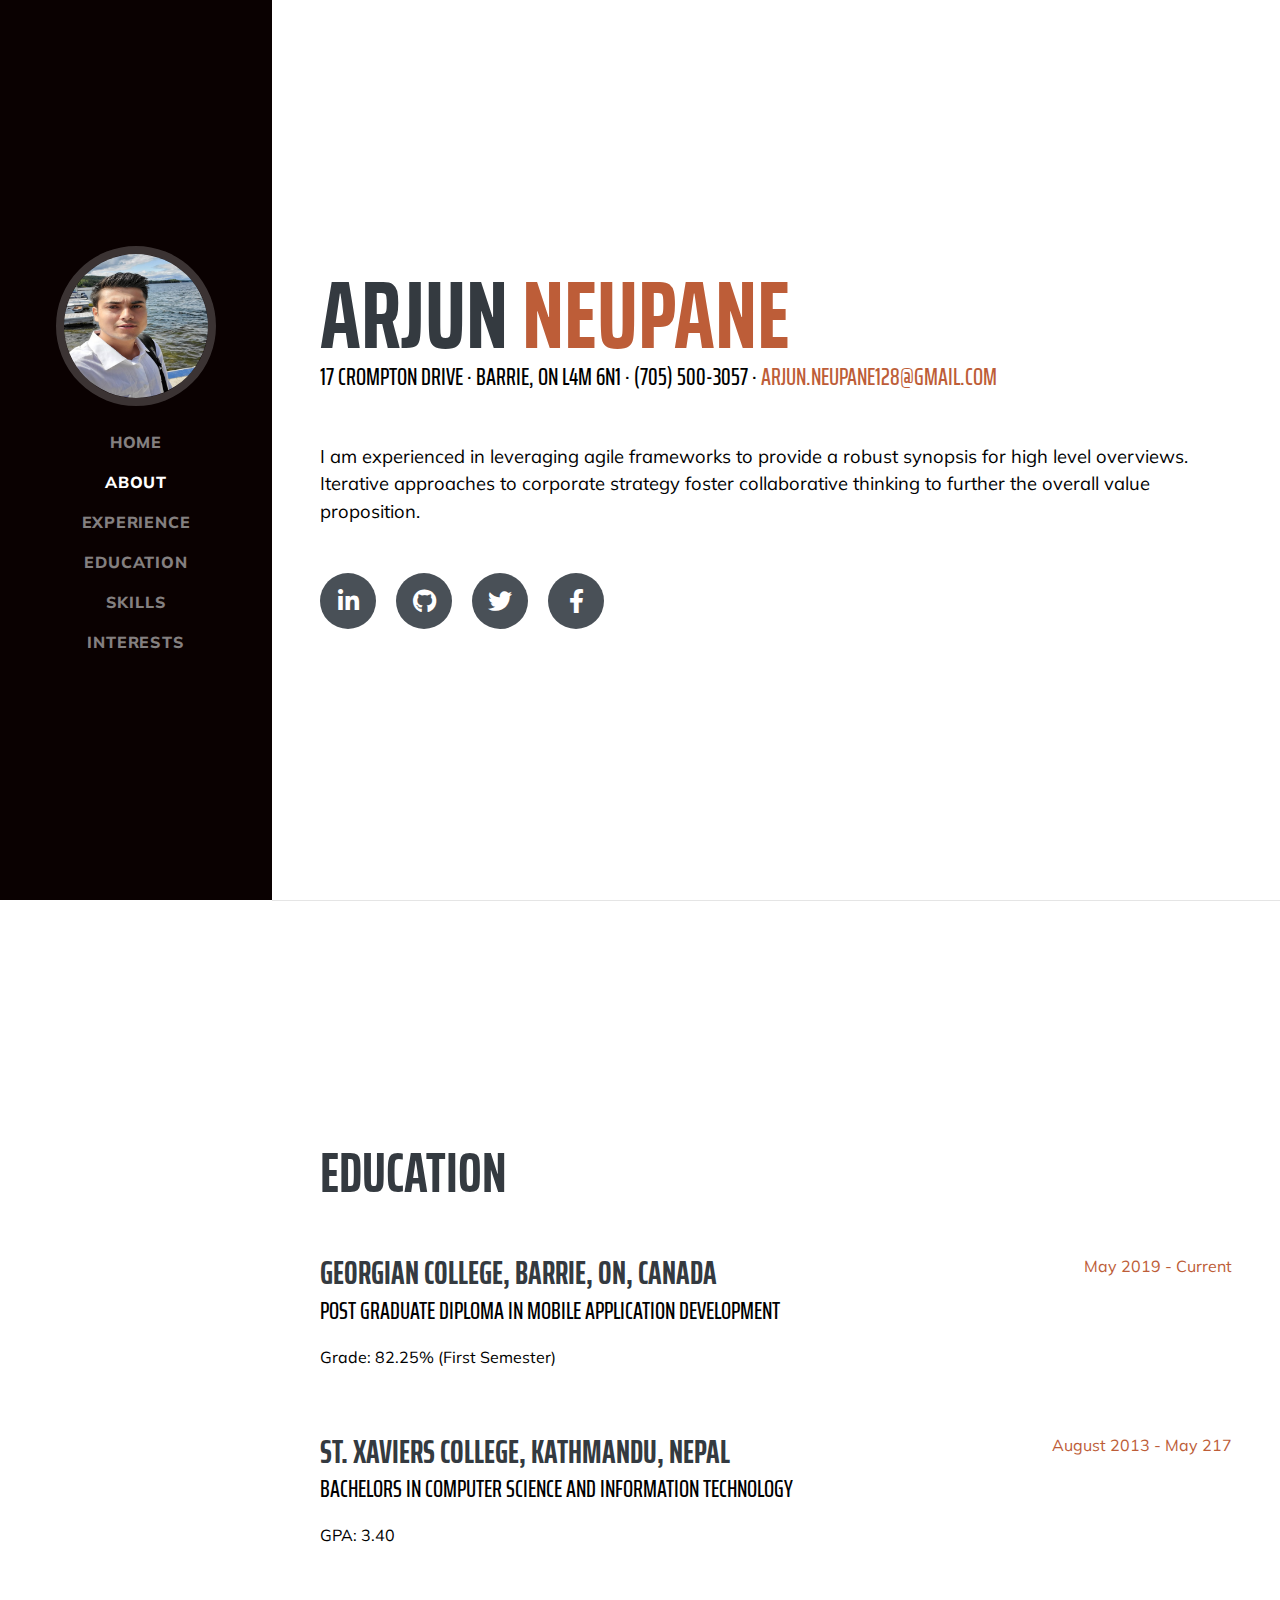
==== education.html @ 3b4d550f "initial commit" ====
<!DOCTYPE html>
<html lang="en">

<head>

  <meta charset="utf-8">
  <meta name="viewport" content="width=device-width, initial-scale=1, shrink-to-fit=no">
  <meta name="description" content="">
  <meta name="author" content="">

  <title>Arjun Neupane</title>

  <!-- Bootstrap core CSS -->
  <link href="vendor/bootstrap/css/bootstrap.min.css" rel="stylesheet">

  <!-- Custom fonts for this template -->
  <link href="https://fonts.googleapis.com/css?family=Saira+Extra+Condensed:500,700" rel="stylesheet">
  <link href="https://fonts.googleapis.com/css?family=Muli:400,400i,800,800i" rel="stylesheet">
  <link href="vendor/fontawesome-free/css/all.min.css" rel="stylesheet">

  <!-- Custom styles for this template -->
  <link href="css/resume.min.css" rel="stylesheet">

</head>

<body id="page-top">
    <nav class="navbar navbar-expand-lg navbar-dark bg-primary fixed-top" id="sideNav">
        <a class="navbar-brand" href="#page-top">
          <span class="d-block d-lg-none">Arjun Neupane</span>
          <span class="d-none d-lg-block">
            <img class="img-fluid img-profile rounded-circle mx-auto mb-2" src="img/profile.jpg" alt="">
          </span>
        </a>
        <button class="navbar-toggler" type="button" data-toggle="collapse" data-target="#navbarSupportedContent" aria-controls="navbarSupportedContent" aria-expanded="false" aria-label="Toggle navigation">
          <span class="navbar-toggler-icon"></span>
        </button>
        <div class="collapse navbar-collapse" id="navbarSupportedContent">
          <ul class="navbar-nav">
            <li class="nav-item">
                <a class="nav-link" href="index.html">Home</a>
            </li>
            <li class="nav-item">
              <a class="nav-link" href="#about">About</a>
            </li>
            <li class="nav-item">
              <a class="nav-link" href="experience.html">Experience</a>
            </li>
            <li class="nav-item">
              <a class="nav-link" href="education.html">Education</a>
            </li>
            <li class="nav-item">
              <a class="nav-link" href="skill.html">Skills</a>
            </li>
            <li class="nav-item">
              <a class="nav-link" href="interest.html">Interests</a>
            </li>

          </ul>
        </div>
      </nav>

      <div class="container-fluid p-0">
        <section class="resume-section p-3 p-lg-5 d-flex align-items-center" id="about">
          <div class="w-100">
            <h1 class="mb-0">Arjun
              <span class="text-primary">Neupane</span>
            </h1>
            <div class="subheading mb-5">17 Crompton Drive · Barrie, ON L4M 6N1 · (705) 500-3057 ·
              <a href="mailto:name@email.com">arjun.neupane128@gmail.com</a>
            </div>
            <p class="lead mb-5">I am experienced in leveraging agile frameworks to provide a robust synopsis for high level overviews. Iterative approaches to corporate strategy foster collaborative thinking to further the overall value proposition.</p>
            <div class="social-icons">
              <a href="https://www.linkedin.com/in/arjun-neupane-86aa89152/">
                <i class="fab fa-linkedin-in"></i>
              </a>
              <a href="https://github.com/arjunneup">
                <i class="fab fa-github"></i>
              </a>
              <a href="https://twitter.com/ArjunNe32495016">
                <i class="fab fa-twitter"></i>
              </a>
              <a href="https://www.facebook.com/arjun.neupane.969">
                <i class="fab fa-facebook-f"></i>
              </a>
            </div>
          </div>
        </section>

            <hr class="m-0">

            <section class="resume-section p-3 p-lg-5 d-flex align-items-center" id="education">
              <div class="w-100">
                <h2 class="mb-5">Education</h2>
        
                <div class="resume-item d-flex flex-column flex-md-row justify-content-between mb-5">
                  <div class="resume-content">
                    <h3 class="mb-0">Georgian College, Barrie, ON, Canada</h3>
                    <div class="subheading mb-3">Post Graduate Diploma in Mobile Application Development</div>
                    <!-- <div class="mb-3">Mobile Application Development</div> -->
                    <p>Grade: 82.25% (First Semester)</p>
                  </div>
                  <div class="resume-date text-md-right">
                    <span class="text-primary">May 2019 - Current</span>
                  </div>
                </div>
        
                <div class="resume-item d-flex flex-column flex-md-row justify-content-between">
                  <div class="resume-content">
                    <h3 class="mb-0">St. Xaviers College, Kathmandu, Nepal</h3>
                    <div class="subheading mb-3">Bachelors in Computer Science and Information Technology</div>
                    <p>GPA: 3.40</p>
                  </div>
                  <div class="resume-date text-md-right">
                    <span class="text-primary">August 2013 - May 217</span>
                  </div>
                </div>
        
              </div>
            </section>
        
            <hr class="m-0">
      </div>

            <!-- Bootstrap core JavaScript -->
  <script src="vendor/jquery/jquery.min.js"></script>
  <script src="vendor/bootstrap/js/bootstrap.bundle.min.js"></script>

  <!-- Plugin JavaScript -->
  <script src="vendor/jquery-easing/jquery.easing.min.js"></script>

  <!-- Custom scripts for this template -->
  <script src="js/resume.min.js"></script>
</body>
</html>
---- css/resume.min.css ----
/*!
 * Start Bootstrap - Resume v5.0.8 (https://startbootstrap.com/template-overviews/resume)
 * Copyright 2013-2019 Start Bootstrap
 * Licensed under MIT (https://github.com/BlackrockDigital/startbootstrap-resume/blob/master/LICENSE)
 */body{
     font-family:Muli,-apple-system,BlinkMacSystemFont,
     'Segoe UI',Roboto,'Helvetica Neue',Arial,sans-serif,
     'Apple Color Emoji','Segoe UI Emoji','Segoe UI Symbol',
     'Noto Color Emoji';padding-top:54px;
     color:black}
     @media (min-width:992px){body{padding-top:0;padding-left:17rem
    }
    }
    h1,h2,h3,h4,h5,h6
    {
        font-family:'Saira Extra Condensed',
        -apple-system,BlinkMacSystemFont,'Segoe UI',Roboto,
        'Helvetica Neue',Arial,sans-serif,'Apple Color Emoji',
        'Segoe UI Emoji','Segoe UI Symbol','Noto Color Emoji';
        font-weight:700;
        text-transform:uppercase;
        color:#343a40
    }
        h1
        {
            font-size:6rem;line-height:5.5rem
        
    }
    h2
    {
        font-size:3.5rem
    }
    h3
    {
        font-size:2rem
    }
    p.lead
    {
        font-size:1.15rem;font-weight:400
    }
    .subheading
    {
        text-transform:uppercase;
        font-weight:500;
        font-family:'Saira Extra Condensed',
        -apple-system,BlinkMacSystemFont,'Segoe UI',Roboto,
        'Helvetica Neue',Arial,sans-serif,'Apple Color Emoji','Segoe UI Emoji',
        'Segoe UI Symbol','Noto Color Emoji';
        font-size:1.5rem
    }
    .social-icons a
    {
        display:inline-block;
        height:3.5rem;
        width:3.5rem;
        background-color:#495057;
        color:#fff!important;
        border-radius:100%;
        text-align:center;
        font-size:1.5rem;
        line-height:3.5rem;margin-right:1rem
    }
    .social-icons a:last-child
    {
        margin-right:0
    }
    .social-icons
        a:hover
        {
            background-color:#bd5d38
        }
            .dev-icons
            {
                font-size:3rem
            }
            .dev-icons .list-inline-item i:hover{
                color:#bd5d38
            }
            #sideNav .navbar-nav .nav-item .nav-link{
                font-weight:800;letter-spacing:.05rem;
                text-transform:uppercase
            }
                #sideNav .navbar-toggler:focus{
                    outline-color:#d48a6e
                }
                @media (min-width:992px){
                    #sideNav{
                        text-align:center;
                        position:fixed;
                        top:0;
                        left:0;
                        display:flex;
                        flex-direction:column;
                        width:17rem;
                        height:100vh
                    }
                    #sideNav .navbar-brand{
                        display:flex;
                        margin:auto auto 0;
                        padding:.5rem
                    }
                    #sideNav .navbar-brand .img-profile{
                        max-width:10rem;
                        max-height:10rem;
                        border:.5rem solid rgba(255,255,255,.2)
                    }
                    #sideNav .navbar-collapse{
                        display:flex;
                        align-items:flex-start;
                        flex-grow:0;
                        width:100%;
                        margin-bottom:auto
                    }
                        #sideNav .navbar-collapse .navbar-nav{
                            flex-direction:column;width:100%
                        }
                        #sideNav .navbar-collapse .navbar-nav .nav-item{
                            display:block
                        }
                        #sideNav .navbar-collapse .navbar-nav .nav-item .nav-link{
                            display:block
                        }
                    }
                    section.resume-section{
                        padding-top:5rem!important;
                        padding-bottom:5rem!important;
                        max-width:75rem
                    }
                    section.resume-section .resume-item .resume-date{
                        min-width:none
                    }
                    @media (min-width:768px){
                        section.resume-section{
                            min-height:100vh
                        }
                        section.resume-section .resume-item .resume-date{
                            min-width:18rem
                        }
                        }
                        @media (min-width:992px){
                            section.resume-section{
                                padding-top:3rem!important;
                                padding-bottom:3rem!important}
                            }
                            .bg-primary{
                                background-color:#0a0101!important
                            }
                                .text-primary{
                                    color:#bd5d38!important
                                }
     a
     {
         color:#bd5d38
        }
         a:active,
         a:focus,
         a:hover
     {
         color:#824027
        }
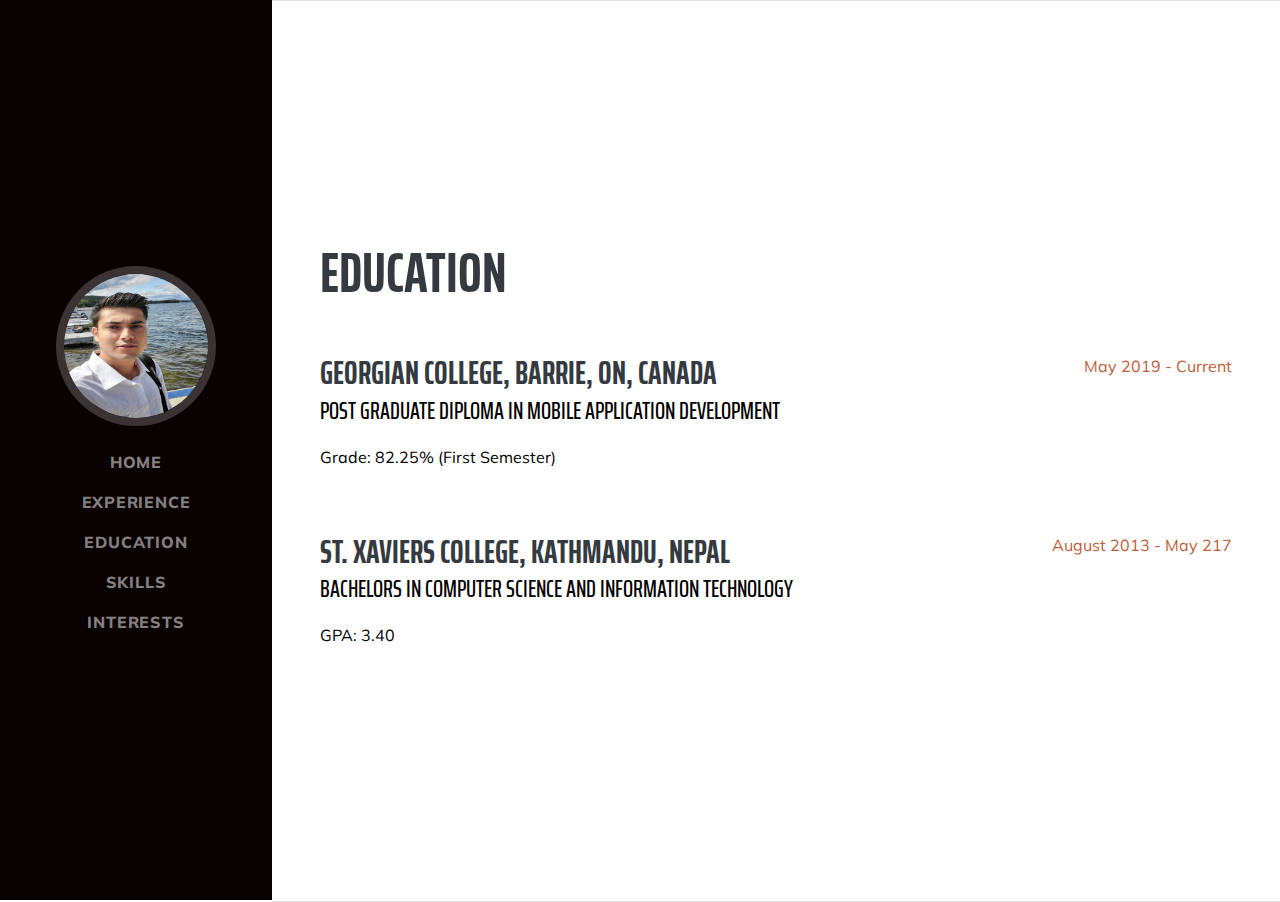
==== commit f1d20bad: "links" ====
--- a/education.html
+++ b/education.html
@@ -39,9 +39,9 @@
             <li class="nav-item">
                 <a class="nav-link" href="index.html">Home</a>
             </li>
-            <li class="nav-item">
+            <!-- <li class="nav-item">
               <a class="nav-link" href="#about">About</a>
-            </li>
+            </li> -->
             <li class="nav-item">
               <a class="nav-link" href="experience.html">Experience</a>
             </li>
@@ -60,34 +60,7 @@
       </nav>
 
       <div class="container-fluid p-0">
-        <section class="resume-section p-3 p-lg-5 d-flex align-items-center" id="about">
-          <div class="w-100">
-            <h1 class="mb-0">Arjun
-              <span class="text-primary">Neupane</span>
-            </h1>
-            <div class="subheading mb-5">17 Crompton Drive · Barrie, ON L4M 6N1 · (705) 500-3057 ·
-              <a href="mailto:name@email.com">arjun.neupane128@gmail.com</a>
-            </div>
-            <p class="lead mb-5">I am experienced in leveraging agile frameworks to provide a robust synopsis for high level overviews. Iterative approaches to corporate strategy foster collaborative thinking to further the overall value proposition.</p>
-            <div class="social-icons">
-              <a href="https://www.linkedin.com/in/arjun-neupane-86aa89152/">
-                <i class="fab fa-linkedin-in"></i>
-              </a>
-              <a href="https://github.com/arjunneup">
-                <i class="fab fa-github"></i>
-              </a>
-              <a href="https://twitter.com/ArjunNe32495016">
-                <i class="fab fa-twitter"></i>
-              </a>
-              <a href="https://www.facebook.com/arjun.neupane.969">
-                <i class="fab fa-facebook-f"></i>
-              </a>
-            </div>
-          </div>
-        </section>
-
             <hr class="m-0">
-
             <section class="resume-section p-3 p-lg-5 d-flex align-items-center" id="education">
               <div class="w-100">
                 <h2 class="mb-5">Education</h2>
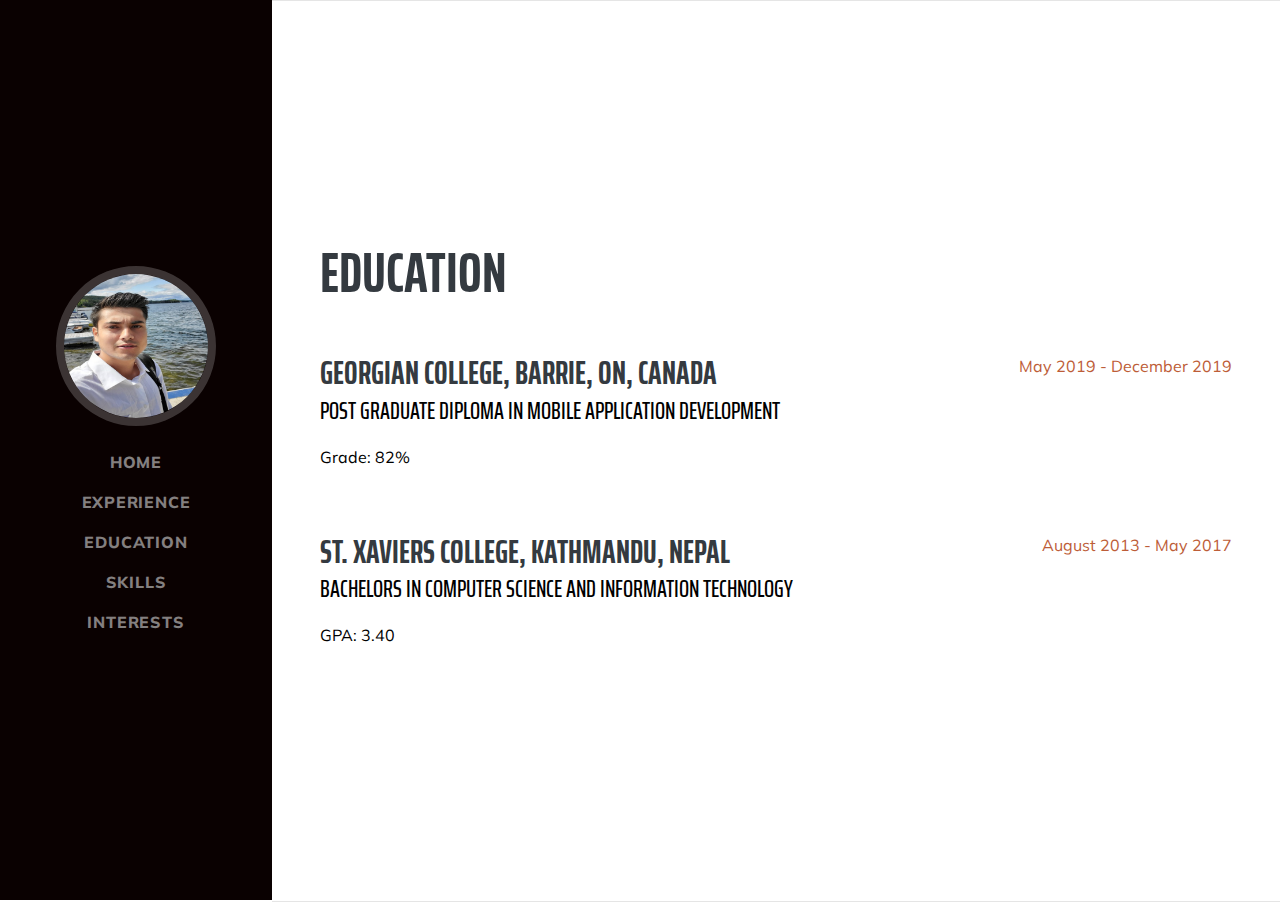
==== commit 6916d52e: "profile changes" ====
--- a/education.html
+++ b/education.html
@@ -39,9 +39,6 @@
             <li class="nav-item">
                 <a class="nav-link" href="index.html">Home</a>
             </li>
-            <!-- <li class="nav-item">
-              <a class="nav-link" href="#about">About</a>
-            </li> -->
             <li class="nav-item">
               <a class="nav-link" href="experience.html">Experience</a>
             </li>
@@ -70,10 +67,10 @@
                     <h3 class="mb-0">Georgian College, Barrie, ON, Canada</h3>
                     <div class="subheading mb-3">Post Graduate Diploma in Mobile Application Development</div>
                     <!-- <div class="mb-3">Mobile Application Development</div> -->
-                    <p>Grade: 82.25% (First Semester)</p>
+                    <p>Grade: 82%</p>
                   </div>
                   <div class="resume-date text-md-right">
-                    <span class="text-primary">May 2019 - Current</span>
+                    <span class="text-primary">May 2019 - December 2019</span>
                   </div>
                 </div>
         
@@ -84,7 +81,7 @@
                     <p>GPA: 3.40</p>
                   </div>
                   <div class="resume-date text-md-right">
-                    <span class="text-primary">August 2013 - May 217</span>
+                    <span class="text-primary">August 2013 - May 2017</span>
                   </div>
                 </div>
         
